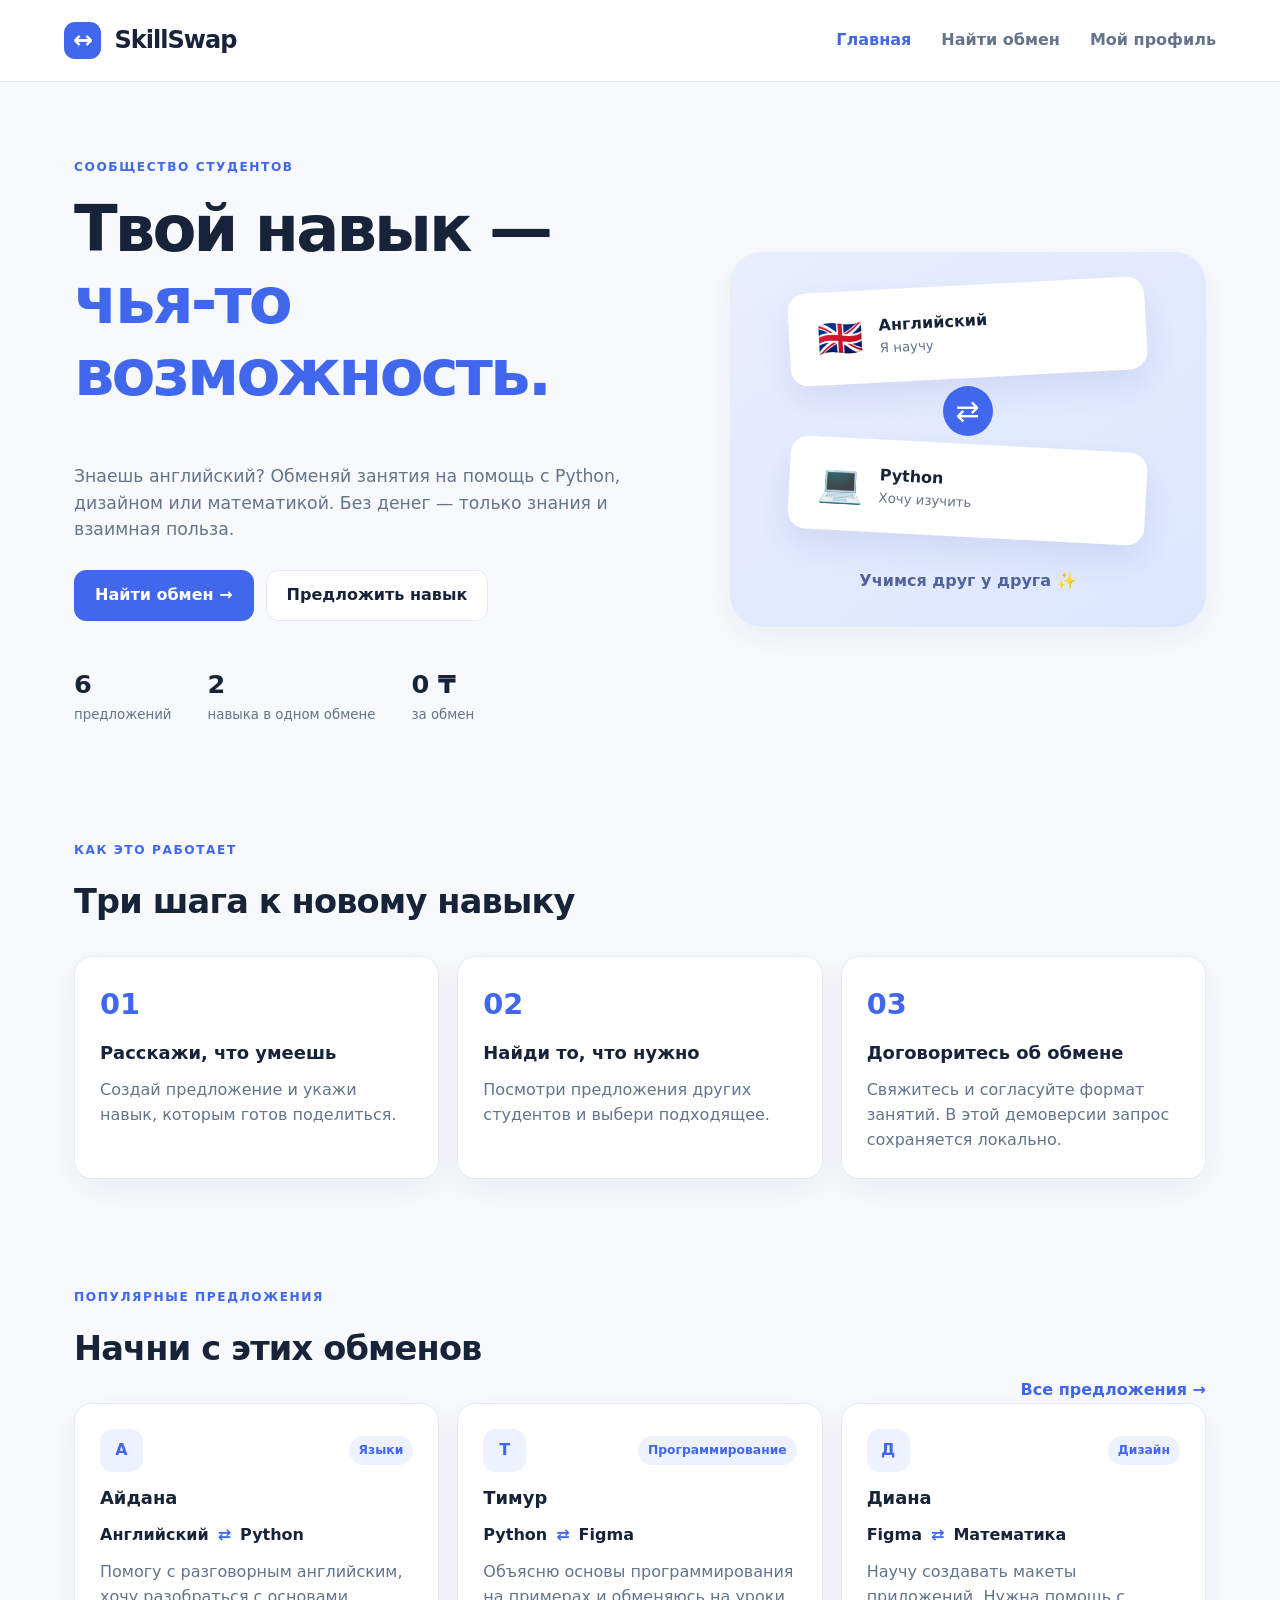
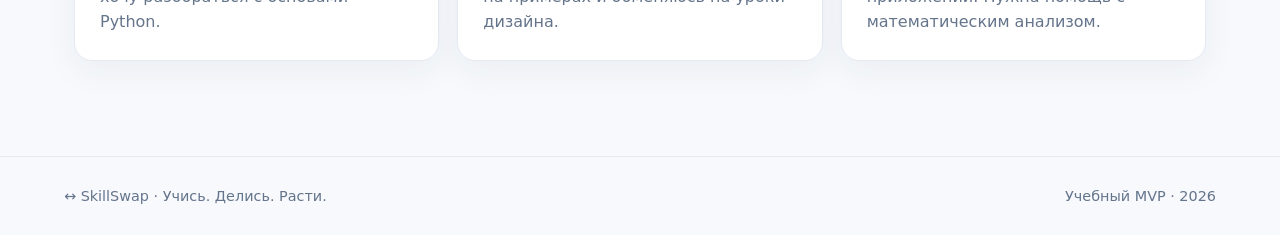
==== index.html @ 25985b14 "Move website files to repository root" ====
<!doctype html><html lang="ru"><head><meta charset="utf-8"><meta name="viewport" content="width=device-width, initial-scale=1"><meta name="description" content="SkillSwap — обмен навыками между студентами"><title>SkillSwap — Обмен навыками</title><link rel="stylesheet" href="css/style.css"></head><body><header class="topbar"><a class="brand" href="index.html" aria-label="SkillSwap, главная"><span class="brand-icon">↔</span> SkillSwap</a><nav id="nav" class="nav" aria-label="Основная навигация"><a href="index.html" aria-current="page">Главная</a><a href="offers.html">Найти обмен</a><a href="profile.html">Мой профиль</a></nav><button class="menu-toggle" id="menuToggle" aria-expanded="false" aria-controls="nav">☰ <span class="sr-only">Открыть меню</span></button></header><main><section class="hero"><div class="hero-copy"><span class="eyebrow">Сообщество студентов</span><h1>Твой навык — <span>чья-то возможность.</span></h1><p>Знаешь английский? Обменяй занятия на помощь с Python, дизайном или математикой. Без денег — только знания и взаимная польза.</p><div class="actions"><a class="btn primary" href="offers.html">Найти обмен →</a><a class="btn secondary" href="profile.html">Предложить навык</a></div><div class="hero-stats"><div><strong id="offerCount">0</strong><small>предложений</small></div><div><strong>2</strong><small>навыка в одном обмене</small></div><div><strong>0 ₸</strong><small>за обмен</small></div></div></div><div class="hero-art" aria-label="Пример обмена навыками"><div class="bubble b1"><span>🇬🇧</span><div><b>Английский</b><small>Я научу</small></div></div><div class="swap-circle">⇄</div><div class="bubble b2"><span>💻</span><div><b>Python</b><small>Хочу изучить</small></div></div><div class="art-note">Учимся друг у друга ✨</div></div></section><section class="section"><div class="section-head"><div><span class="eyebrow">Как это работает</span><h2>Три шага к новому навыку</h2></div></div><div class="steps"><article class="step"><span class="step-num">01</span><h3>Расскажи, что умеешь</h3><p>Создай предложение и укажи навык, которым готов поделиться.</p></article><article class="step"><span class="step-num">02</span><h3>Найди то, что нужно</h3><p>Посмотри предложения других студентов и выбери подходящее.</p></article><article class="step"><span class="step-num">03</span><h3>Договоритесь об обмене</h3><p>Свяжитесь и согласуйте формат занятий. В этой демоверсии запрос сохраняется локально.</p></article></div></section><section class="section featured"><div class="section-head"><div><span class="eyebrow">Популярные предложения</span><h2>Начни с этих обменов</h2></div><a href="offers.html" class="text-link">Все предложения →</a></div><div class="card-grid" id="featuredCards"></div></section></main><footer class="footer"><span>↔ SkillSwap · Учись. Делись. Расти.</span><span>Учебный MVP · 2026</span></footer><script src="js/app.js" defer></script></body></html>
---- css/style.css ----
:root{--bg:#f7f9fc;--surface:#fff;--text:#172338;--muted:#64748b;--primary:#4167ed;--primary-dark:#2e4fc9;--border:#e5eaf2;--soft:#eef2ff;--radius:18px;--shadow:0 10px 34px rgba(28,51,93,.06)}*{box-sizing:border-box}html{scroll-behavior:smooth}body{margin:0;font:16px/1.55 system-ui,-apple-system,'Segoe UI',sans-serif;color:var(--text);background:var(--bg)}a{color:inherit;text-decoration:none}button,input,select,textarea{font:inherit}button{cursor:pointer}h1,h2,h3,p{margin-top:0}h1{font-size:clamp(2.4rem,5vw,4.5rem);line-height:1.13;letter-spacing:-.045em}h2{font-size:clamp(1.5rem,3vw,2.1rem);letter-spacing:-.025em}h3{font-size:1.12rem}.topbar{height:82px;display:flex;align-items:center;justify-content:space-between;padding:0 max(5%,calc((100% - 1180px)/2));background:var(--surface);border-bottom:1px solid var(--border);gap:20px}.brand{font-size:1.5rem;font-weight:800;letter-spacing:-.04em;white-space:nowrap}.brand-icon{display:inline-grid;place-items:center;background:var(--primary);color:white;border-radius:11px;width:37px;height:37px;margin-right:6px}.nav{display:flex;gap:30px}.nav a{color:var(--muted);font-weight:600}.nav a:hover,.nav a[aria-current]{color:var(--primary)}.menu-toggle{display:none;background:transparent;border:0;font-size:1.7rem}.hero,.section,.page{max-width:1180px;margin:auto}.hero{min-height:570px;display:grid;grid-template-columns:1.12fr .88fr;align-items:center;gap:50px;padding:72px 24px}.hero h1 span{color:var(--primary)}.hero p,.page-title p{color:var(--muted);max-width:560px;font-size:1.08rem}.eyebrow{display:inline-block;color:var(--primary);font-weight:800;text-transform:uppercase;font-size:.76rem;letter-spacing:.13em;margin-bottom:16px}.actions{display:flex;gap:12px;flex-wrap:wrap;margin-top:27px}.btn{display:inline-flex;justify-content:center;align-items:center;gap:8px;border-radius:12px;padding:12px 20px;font-weight:700;border:1px solid var(--border);transition:transform .15s,background .15s}.btn:hover{transform:translateY(-2px)}.primary{background:var(--primary);color:white;border-color:var(--primary)}.primary:hover{background:var(--primary-dark)}.secondary{background:white;color:var(--text)}.hero-stats{display:flex;gap:36px;margin-top:44px}.hero-stats div{display:grid}.hero-stats strong{font-size:1.6rem}.hero-stats small{color:var(--muted)}.hero-art{background:linear-gradient(145deg,#e9edff,#dce7ff);border-radius:32px;min-height:375px;position:relative;display:flex;flex-direction:column;align-items:center;justify-content:center;gap:14px;box-shadow:var(--shadow)}.bubble{display:flex;gap:16px;align-items:center;background:white;border-radius:18px;padding:18px 28px;box-shadow:0 16px 30px #334b9c19;width:75%;transform:rotate(-3deg)}.bubble.b2{transform:rotate(3deg)}.bubble span{font-size:2.3rem}.bubble div{display:grid}.bubble small{color:var(--muted)}.swap-circle{display:grid;place-items:center;width:50px;height:50px;border-radius:50%;background:var(--primary);color:white;font-size:1.8rem;z-index:1;margin:-6px}.art-note{font-weight:700;color:#52639c;margin-top:18px}.section{padding:40px 24px 65px}.section-head{display:flex;justify-content:space-between;align-items:end;gap:20px}.text-link{color:var(--primary);font-weight:700}.steps,.card-grid{display:grid;grid-template-columns:repeat(3,minmax(0,1fr));gap:18px}.step,.card,.panel{background:var(--surface);border:1px solid var(--border);border-radius:var(--radius);padding:25px;box-shadow:var(--shadow)}.step-num{font-size:1.8rem;font-weight:800;color:var(--primary)}.step h3{margin:12px 0}.step p,.card p{color:var(--muted);margin-bottom:0}.featured{padding-bottom:95px}.card{display:flex;flex-direction:column;gap:12px}.card-top{display:flex;align-items:center;justify-content:space-between}.avatar{display:grid;place-items:center;width:43px;height:43px;background:var(--soft);color:var(--primary);font-weight:800;border-radius:13px}.tag,.badge{background:var(--soft);color:var(--primary);padding:5px 10px;border-radius:99px;font-size:.77rem;font-weight:800}.card h3{margin:0}.exchange{display:flex;gap:9px;align-items:center;flex-wrap:wrap;font-weight:700}.exchange .arrow{color:var(--primary)}.card .btn{margin-top:auto}.footer{display:flex;justify-content:space-between;gap:20px;padding:28px max(5%,calc((100% - 1180px)/2));border-top:1px solid var(--border);color:var(--muted);font-size:.9rem}.page{padding:58px 24px 100px;min-height:calc(100vh - 165px)}.page-title{display:flex;align-items:center;justify-content:space-between;gap:20px;margin-bottom:30px}.page-title h1{font-size:clamp(2rem,4vw,3.2rem);margin-bottom:12px}.filters{display:grid;grid-template-columns:2fr 1fr auto;gap:10px;align-items:end;background:white;padding:20px;border-radius:var(--radius);border:1px solid var(--border);margin-bottom:18px}.filters label{grid-row:1;font-size:.83rem;font-weight:700}.filters input,.filters select{grid-row:2}.filters label:nth-of-type(2){grid-column:2}.filters .btn{grid-row:2;grid-column:3}input,select,textarea{width:100%;border:1px solid #d7deea;border-radius:11px;background:#fff;color:var(--text);padding:12px 13px;outline:none}input:focus,select:focus,textarea:focus{border-color:var(--primary);box-shadow:0 0 0 3px #4167ed1c}label{font-weight:700;font-size:.9rem}.results,.hint{color:var(--muted);font-size:.9rem}.empty{padding:40px;text-align:center;color:var(--muted)}.hidden{display:none!important}.profile-layout{display:grid;grid-template-columns:minmax(0,1fr) minmax(0,1fr);gap:22px}.panel h2{font-size:1.4rem}.panel form{display:grid;gap:10px}.panel form label:not(:first-child){margin-top:7px}.full{width:100%;margin-top:12px}.profile-side{display:grid;align-content:start;gap:20px}.stack{display:grid;gap:12px}.mini{padding:15px;border:1px solid var(--border);border-radius:12px}.mini p{color:var(--muted);margin:5px 0}.mini button{border:0;background:#fff0f0;color:#bb3344;border-radius:8px;padding:6px 10px;font-weight:700}.dialog{width:min(92vw,490px);border:0;border-radius:20px;padding:30px;box-shadow:0 24px 100px #15203955}.dialog::backdrop{background:#13203c99}.dialog form{display:grid;gap:12px}.dialog .actions{margin-top:4px}.close{justify-self:end;border:0;background:transparent;font-size:2rem;line-height:1}.error{color:#c12941;font-size:.88rem;min-height:1.2em}.sr-only{position:absolute;width:1px;height:1px;padding:0;margin:-1px;overflow:hidden;clip:rect(0,0,0,0);white-space:nowrap;border:0}@media(max-width:850px){.hero{grid-template-columns:1fr;padding-top:50px}.hero-art{min-height:310px}.steps,.card-grid{grid-template-columns:repeat(2,minmax(0,1fr))}.profile-layout{grid-template-columns:1fr}}@media(max-width:620px){.topbar{height:70px;padding:0 20px;position:relative}.menu-toggle{display:block}.nav{display:none;position:absolute;top:70px;left:0;right:0;background:white;padding:18px 22px;flex-direction:column;gap:18px;box-shadow:var(--shadow);z-index:5}.nav.open{display:flex}.hero{padding:48px 20px}.hero h1{font-size:2.65rem}.hero-stats{gap:22px}.hero-art{min-height:300px}.section{padding:32px 20px}.steps,.card-grid{grid-template-columns:1fr}.section-head,.page-title{align-items:start;flex-direction:column}.page{padding:35px 20px 65px}.filters{grid-template-columns:1fr}.filters label,.filters input,.filters select,.filters .btn,.filters label:nth-of-type(2){grid-column:1;grid-row:auto}.footer{padding:25px 20px;flex-direction:column}.bubble{width:85%}}
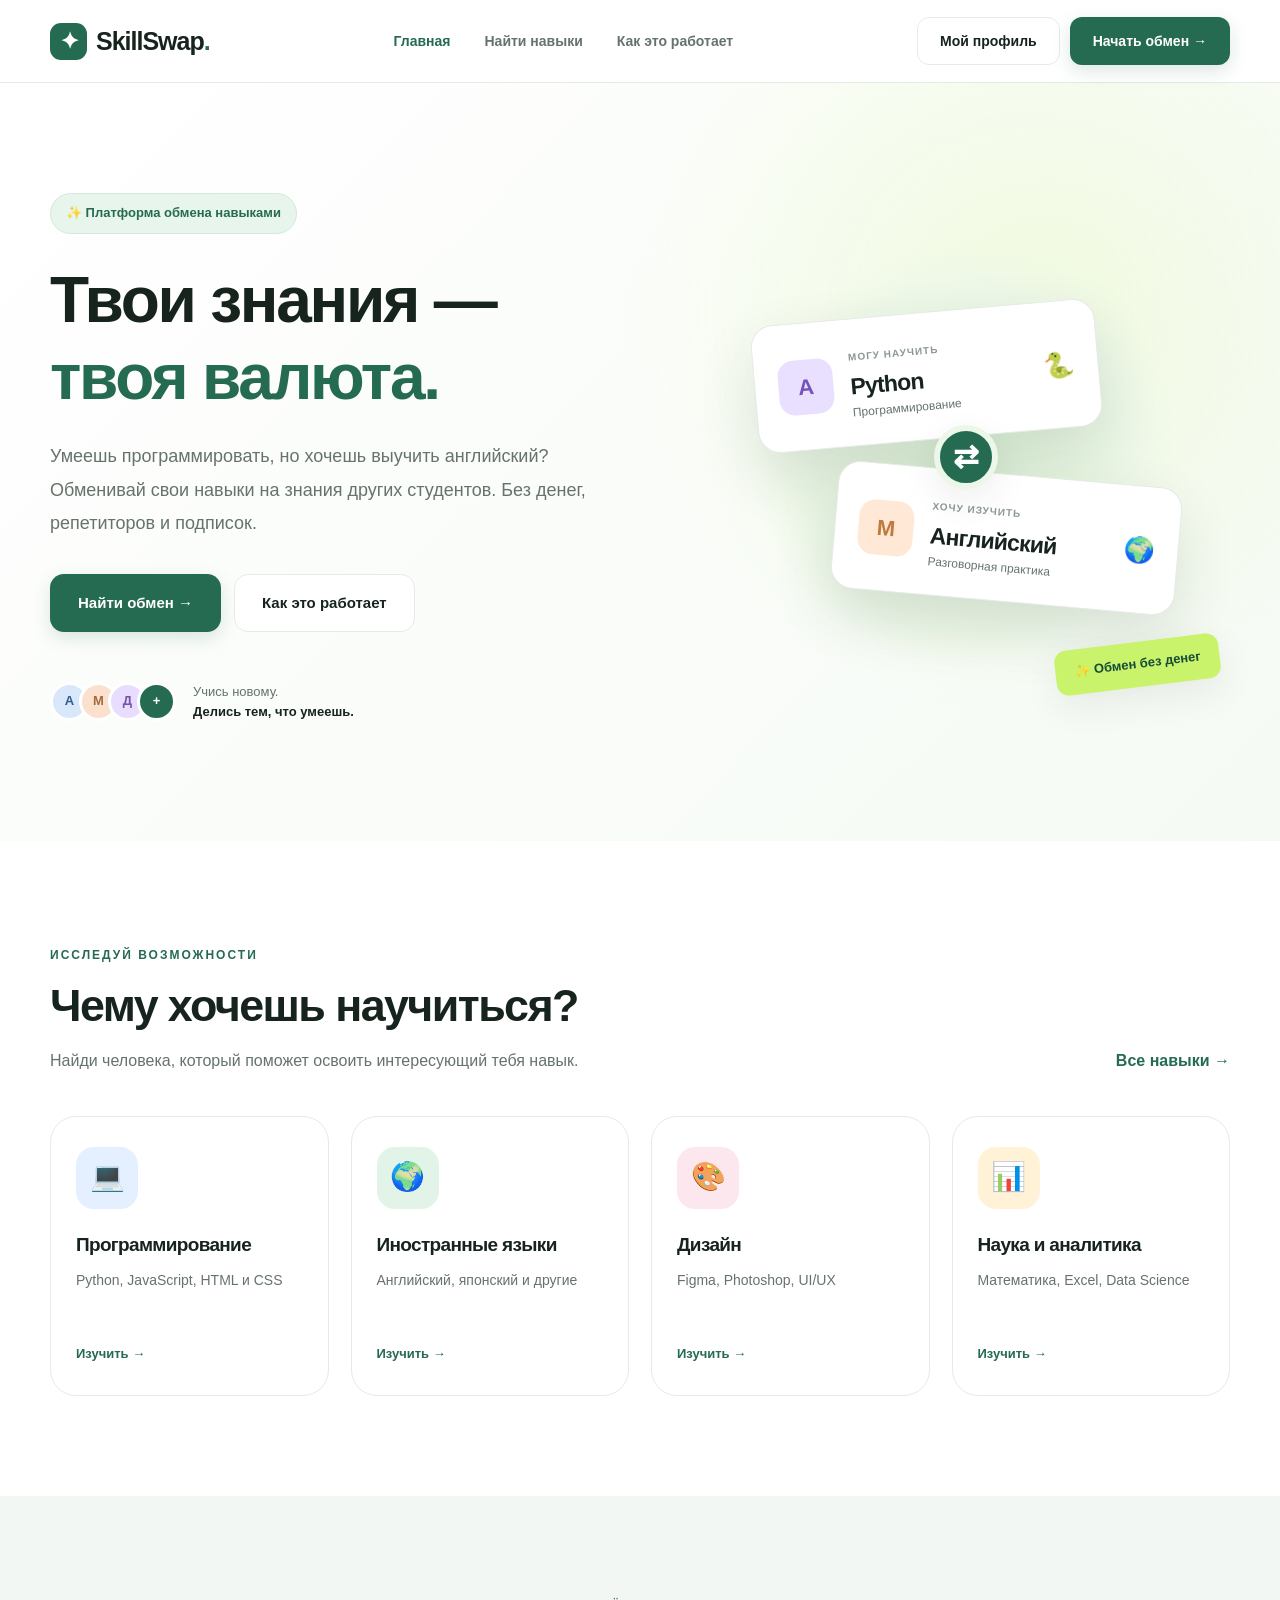
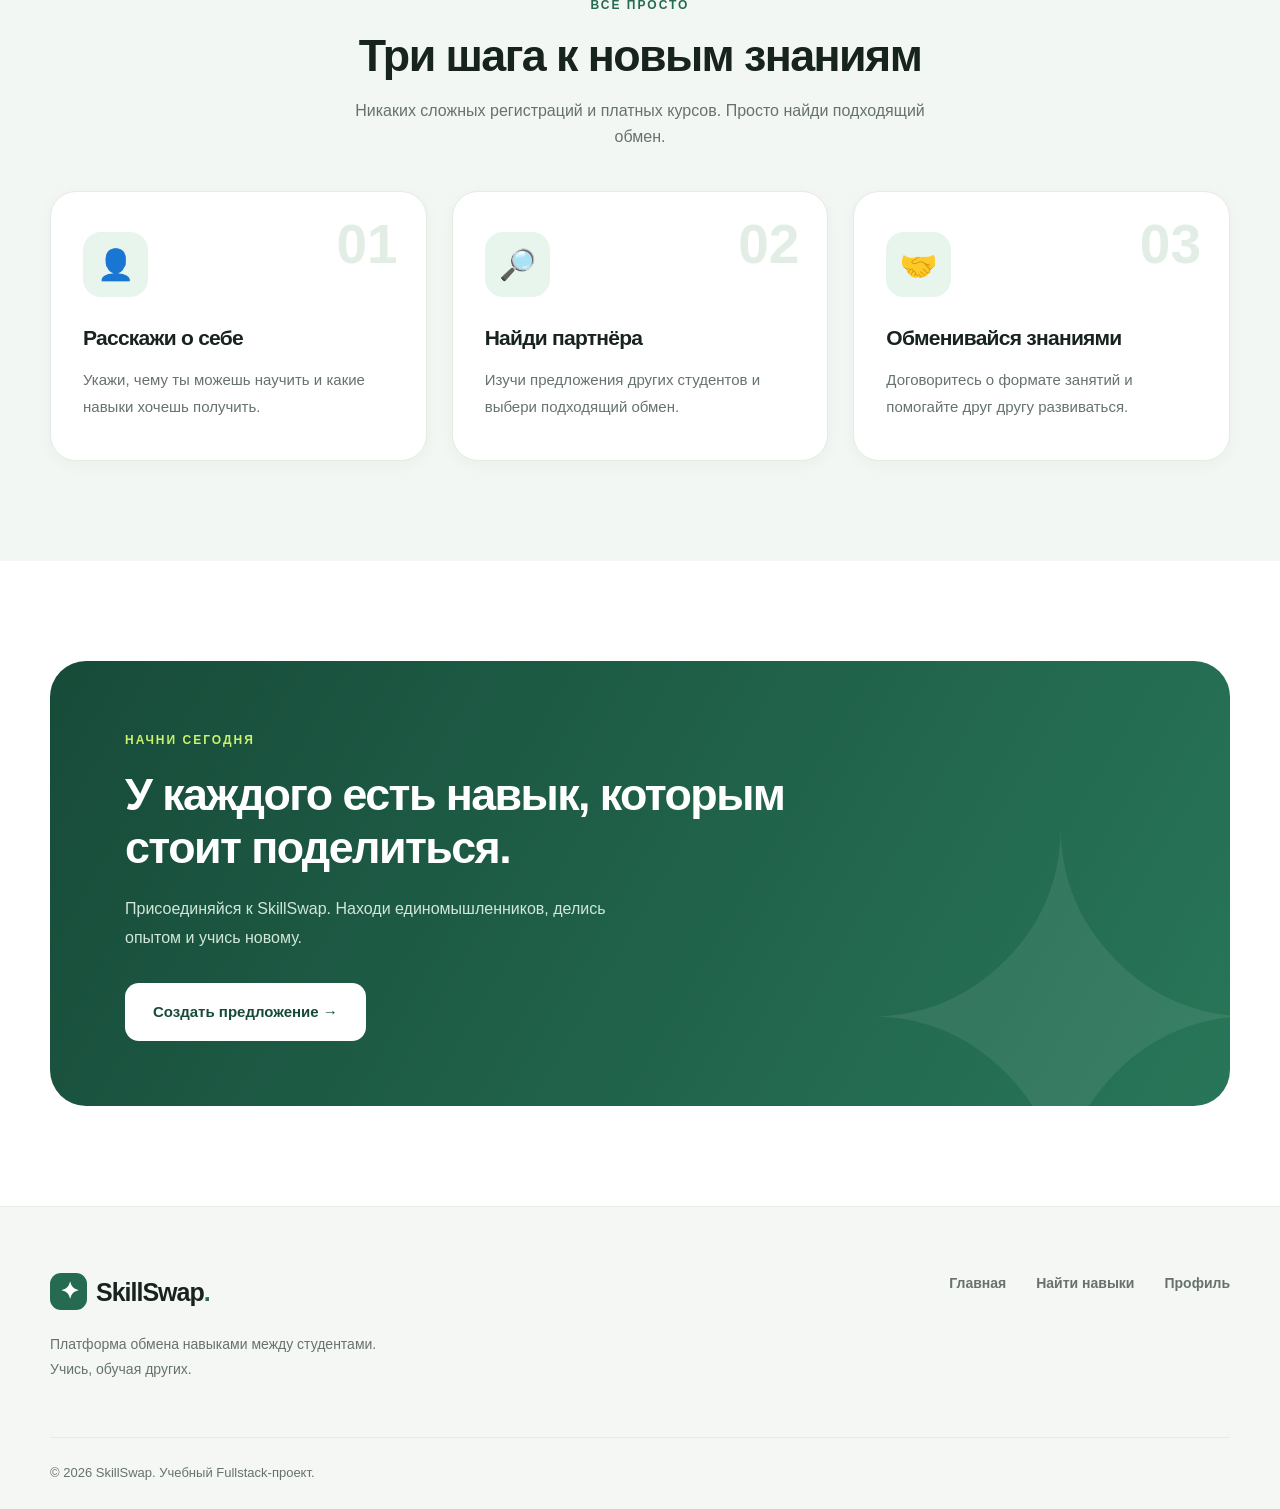
==== commit 8a1ffd30: "Redesign Skillswap website" ====
--- a/index.html
+++ b/index.html
@@ -1 +1,416 @@
-<!doctype html><html lang="ru"><head><meta charset="utf-8"><meta name="viewport" content="width=device-width, initial-scale=1"><meta name="description" content="SkillSwap — обмен навыками между студентами"><title>SkillSwap — Обмен навыками</title><link rel="stylesheet" href="css/style.css"></head><body><header class="topbar"><a class="brand" href="index.html" aria-label="SkillSwap, главная"><span class="brand-icon">↔</span> SkillSwap</a><nav id="nav" class="nav" aria-label="Основная навигация"><a href="index.html" aria-current="page">Главная</a><a href="offers.html">Найти обмен</a><a href="profile.html">Мой профиль</a></nav><button class="menu-toggle" id="menuToggle" aria-expanded="false" aria-controls="nav">☰ <span class="sr-only">Открыть меню</span></button></header><main><section class="hero"><div class="hero-copy"><span class="eyebrow">Сообщество студентов</span><h1>Твой навык — <span>чья-то возможность.</span></h1><p>Знаешь английский? Обменяй занятия на помощь с Python, дизайном или математикой. Без денег — только знания и взаимная польза.</p><div class="actions"><a class="btn primary" href="offers.html">Найти обмен →</a><a class="btn secondary" href="profile.html">Предложить навык</a></div><div class="hero-stats"><div><strong id="offerCount">0</strong><small>предложений</small></div><div><strong>2</strong><small>навыка в одном обмене</small></div><div><strong>0 ₸</strong><small>за обмен</small></div></div></div><div class="hero-art" aria-label="Пример обмена навыками"><div class="bubble b1"><span>🇬🇧</span><div><b>Английский</b><small>Я научу</small></div></div><div class="swap-circle">⇄</div><div class="bubble b2"><span>💻</span><div><b>Python</b><small>Хочу изучить</small></div></div><div class="art-note">Учимся друг у друга ✨</div></div></section><section class="section"><div class="section-head"><div><span class="eyebrow">Как это работает</span><h2>Три шага к новому навыку</h2></div></div><div class="steps"><article class="step"><span class="step-num">01</span><h3>Расскажи, что умеешь</h3><p>Создай предложение и укажи навык, которым готов поделиться.</p></article><article class="step"><span class="step-num">02</span><h3>Найди то, что нужно</h3><p>Посмотри предложения других студентов и выбери подходящее.</p></article><article class="step"><span class="step-num">03</span><h3>Договоритесь об обмене</h3><p>Свяжитесь и согласуйте формат занятий. В этой демоверсии запрос сохраняется локально.</p></article></div></section><section class="section featured"><div class="section-head"><div><span class="eyebrow">Популярные предложения</span><h2>Начни с этих обменов</h2></div><a href="offers.html" class="text-link">Все предложения →</a></div><div class="card-grid" id="featuredCards"></div></section></main><footer class="footer"><span>↔ SkillSwap · Учись. Делись. Расти.</span><span>Учебный MVP · 2026</span></footer><script src="js/app.js" defer></script></body></html>
+<!DOCTYPE html>
+<html lang="ru">
+<head>
+    <meta charset="UTF-8">
+    <meta name="viewport" content="width=device-width, initial-scale=1.0">
+
+    <title>SkillSwap — Обменивайся знаниями</title>
+
+    <link rel="stylesheet" href="css/style.css">
+</head>
+
+<body>
+
+    <!-- НАВИГАЦИЯ -->
+    <header class="header">
+        <div class="container nav">
+
+            <a href="index.html" class="logo">
+                <span class="logo-icon">✦</span>
+                SkillSwap<span class="logo-dot">.</span>
+            </a>
+
+            <nav class="nav-links" id="navLinks">
+                <a href="index.html" class="active">Главная</a>
+                <a href="offers.html">Найти навыки</a>
+                <a href="#how-it-works">Как это работает</a>
+            </nav>
+
+            <div class="nav-actions">
+                <a href="profile.html" class="btn btn-outline">
+                    Мой профиль
+                </a>
+
+                <a href="offers.html" class="btn btn-primary">
+                    Начать обмен →
+                </a>
+            </div>
+
+            <button class="menu-toggle" id="menuToggle"
+                    aria-label="Открыть меню"
+                    aria-expanded="false">
+                ☰
+            </button>
+
+        </div>
+    </header>
+
+
+    <main>
+
+        <!-- ГЛАВНЫЙ ЭКРАН -->
+        <section class="hero">
+
+            <div class="container hero-grid">
+
+                <div class="hero-content">
+
+                    <div class="hero-badge">
+                        ✨ Платформа обмена навыками
+                    </div>
+
+                    <h1>
+                        Твои знания —
+                        <span>твоя валюта.</span>
+                    </h1>
+
+                    <p class="hero-description">
+                        Умеешь программировать, но хочешь выучить английский?
+                        Обменивай свои навыки на знания других студентов.
+                        Без денег, репетиторов и подписок.
+                    </p>
+
+                    <div class="hero-buttons">
+
+                        <a href="offers.html" class="btn btn-primary btn-large">
+                            Найти обмен →
+                        </a>
+
+                        <a href="#how-it-works"
+                           class="btn btn-light btn-large">
+                            Как это работает
+                        </a>
+
+                    </div>
+
+                    <div class="hero-trust">
+
+                        <div class="avatar-stack">
+                            <span>А</span>
+                            <span>М</span>
+                            <span>Д</span>
+                            <span>+</span>
+                        </div>
+
+                        <p>
+                            Учись новому.<br>
+                            <strong>Делись тем, что умеешь.</strong>
+                        </p>
+
+                    </div>
+
+                </div>
+
+
+                <!-- ВИЗУАЛЬНЫЙ БЛОК -->
+                <div class="hero-visual">
+
+                    <div class="visual-background"></div>
+
+                    <div class="skill-card skill-card-one">
+
+                        <div class="skill-avatar purple">
+                            А
+                        </div>
+
+                        <div class="skill-info">
+                            <span class="skill-label">МОГУ НАУЧИТЬ</span>
+                            <h3>Python</h3>
+                            <p>Программирование</p>
+                        </div>
+
+                        <div class="skill-icon">🐍</div>
+
+                    </div>
+
+
+                    <div class="exchange-icon">
+                        ⇄
+                    </div>
+
+
+                    <div class="skill-card skill-card-two">
+
+                        <div class="skill-avatar orange">
+                            М
+                        </div>
+
+                        <div class="skill-info">
+                            <span class="skill-label">ХОЧУ ИЗУЧИТЬ</span>
+                            <h3>Английский</h3>
+                            <p>Разговорная практика</p>
+                        </div>
+
+                        <div class="skill-icon">🌍</div>
+
+                    </div>
+
+
+                    <div class="floating-badge">
+                        ✨ Обмен без денег
+                    </div>
+
+                </div>
+
+            </div>
+
+        </section>
+
+
+        <!-- КАТЕГОРИИ -->
+        <section class="categories section">
+
+            <div class="container">
+
+                <div class="section-heading">
+
+                    <div>
+                        <span class="section-label">
+                            ИССЛЕДУЙ ВОЗМОЖНОСТИ
+                        </span>
+
+                        <h2>Чему хочешь научиться?</h2>
+
+                        <p>
+                            Найди человека, который поможет освоить
+                            интересующий тебя навык.
+                        </p>
+                    </div>
+
+                    <a href="offers.html" class="section-link">
+                        Все навыки →
+                    </a>
+
+                </div>
+
+
+                <div class="category-grid">
+
+                    <a href="offers.html" class="category-card">
+
+                        <div class="category-icon category-blue">
+                            💻
+                        </div>
+
+                        <h3>Программирование</h3>
+
+                        <p>Python, JavaScript, HTML и CSS</p>
+
+                        <span>Изучить →</span>
+
+                    </a>
+
+
+                    <a href="offers.html" class="category-card">
+
+                        <div class="category-icon category-green">
+                            🌍
+                        </div>
+
+                        <h3>Иностранные языки</h3>
+
+                        <p>Английский, японский и другие</p>
+
+                        <span>Изучить →</span>
+
+                    </a>
+
+
+                    <a href="offers.html" class="category-card">
+
+                        <div class="category-icon category-pink">
+                            🎨
+                        </div>
+
+                        <h3>Дизайн</h3>
+
+                        <p>Figma, Photoshop, UI/UX</p>
+
+                        <span>Изучить →</span>
+
+                    </a>
+
+
+                    <a href="offers.html" class="category-card">
+
+                        <div class="category-icon category-yellow">
+                            📊
+                        </div>
+
+                        <h3>Наука и аналитика</h3>
+
+                        <p>Математика, Excel, Data Science</p>
+
+                        <span>Изучить →</span>
+
+                    </a>
+
+                </div>
+
+            </div>
+
+        </section>
+
+
+        <!-- КАК ЭТО РАБОТАЕТ -->
+        <section class="how-section section" id="how-it-works">
+
+            <div class="container">
+
+                <div class="section-heading centered">
+
+                    <span class="section-label">
+                        ВСЁ ПРОСТО
+                    </span>
+
+                    <h2>Три шага к новым знаниям</h2>
+
+                    <p>
+                        Никаких сложных регистраций и платных курсов.
+                        Просто найди подходящий обмен.
+                    </p>
+
+                </div>
+
+
+                <div class="steps-grid">
+
+                    <div class="step-card">
+
+                        <div class="step-number">01</div>
+
+                        <div class="step-icon">👤</div>
+
+                        <h3>Расскажи о себе</h3>
+
+                        <p>
+                            Укажи, чему ты можешь научить
+                            и какие навыки хочешь получить.
+                        </p>
+
+                    </div>
+
+
+                    <div class="step-card">
+
+                        <div class="step-number">02</div>
+
+                        <div class="step-icon">🔎</div>
+
+                        <h3>Найди партнёра</h3>
+
+                        <p>
+                            Изучи предложения других студентов
+                            и выбери подходящий обмен.
+                        </p>
+
+                    </div>
+
+
+                    <div class="step-card">
+
+                        <div class="step-number">03</div>
+
+                        <div class="step-icon">🤝</div>
+
+                        <h3>Обменивайся знаниями</h3>
+
+                        <p>
+                            Договоритесь о формате занятий
+                            и помогайте друг другу развиваться.
+                        </p>
+
+                    </div>
+
+                </div>
+
+            </div>
+
+        </section>
+
+
+        <!-- ПРИЗЫВ К ДЕЙСТВИЮ -->
+        <section class="cta-section">
+
+            <div class="container">
+
+                <div class="cta-box">
+
+                    <div class="cta-content">
+
+                        <span class="cta-label">
+                            НАЧНИ СЕГОДНЯ
+                        </span>
+
+                        <h2>
+                            У каждого есть навык,
+                            которым стоит поделиться.
+                        </h2>
+
+                        <p>
+                            Присоединяйся к SkillSwap.
+                            Находи единомышленников,
+                            делись опытом и учись новому.
+                        </p>
+
+                        <a href="profile.html"
+                           class="btn btn-white btn-large">
+                            Создать предложение →
+                        </a>
+
+                    </div>
+
+                    <div class="cta-decoration">
+                        ✦
+                    </div>
+
+                </div>
+
+            </div>
+
+        </section>
+
+    </main>
+
+
+    <!-- ПОДВАЛ -->
+    <footer class="footer">
+
+        <div class="container footer-content">
+
+            <div class="footer-brand">
+
+                <a href="index.html" class="logo">
+                    <span class="logo-icon">✦</span>
+                    SkillSwap<span class="logo-dot">.</span>
+                </a>
+
+                <p>
+                    Платформа обмена навыками между студентами.
+                    Учись, обучая других.
+                </p>
+
+            </div>
+
+
+            <div class="footer-links">
+
+                <a href="index.html">Главная</a>
+                <a href="offers.html">Найти навыки</a>
+                <a href="profile.html">Профиль</a>
+
+            </div>
+
+        </div>
+
+        <div class="container footer-bottom">
+            <p>© 2026 SkillSwap. Учебный Fullstack-проект.</p>
+        </div>
+
+    </footer>
+
+
+    <script src="js/app.js"></script>
+
+</body>
+</html>
--- a/css/style.css
+++ b/css/style.css
@@ -1 +1,2206 @@
-:root{--bg:#f7f9fc;--surface:#fff;--text:#172338;--muted:#64748b;--primary:#4167ed;--primary-dark:#2e4fc9;--border:#e5eaf2;--soft:#eef2ff;--radius:18px;--shadow:0 10px 34px rgba(28,51,93,.06)}*{box-sizing:border-box}html{scroll-behavior:smooth}body{margin:0;font:16px/1.55 system-ui,-apple-system,'Segoe UI',sans-serif;color:var(--text);background:var(--bg)}a{color:inherit;text-decoration:none}button,input,select,textarea{font:inherit}button{cursor:pointer}h1,h2,h3,p{margin-top:0}h1{font-size:clamp(2.4rem,5vw,4.5rem);line-height:1.13;letter-spacing:-.045em}h2{font-size:clamp(1.5rem,3vw,2.1rem);letter-spacing:-.025em}h3{font-size:1.12rem}.topbar{height:82px;display:flex;align-items:center;justify-content:space-between;padding:0 max(5%,calc((100% - 1180px)/2));background:var(--surface);border-bottom:1px solid var(--border);gap:20px}.brand{font-size:1.5rem;font-weight:800;letter-spacing:-.04em;white-space:nowrap}.brand-icon{display:inline-grid;place-items:center;background:var(--primary);color:white;border-radius:11px;width:37px;height:37px;margin-right:6px}.nav{display:flex;gap:30px}.nav a{color:var(--muted);font-weight:600}.nav a:hover,.nav a[aria-current]{color:var(--primary)}.menu-toggle{display:none;background:transparent;border:0;font-size:1.7rem}.hero,.section,.page{max-width:1180px;margin:auto}.hero{min-height:570px;display:grid;grid-template-columns:1.12fr .88fr;align-items:center;gap:50px;padding:72px 24px}.hero h1 span{color:var(--primary)}.hero p,.page-title p{color:var(--muted);max-width:560px;font-size:1.08rem}.eyebrow{display:inline-block;color:var(--primary);font-weight:800;text-transform:uppercase;font-size:.76rem;letter-spacing:.13em;margin-bottom:16px}.actions{display:flex;gap:12px;flex-wrap:wrap;margin-top:27px}.btn{display:inline-flex;justify-content:center;align-items:center;gap:8px;border-radius:12px;padding:12px 20px;font-weight:700;border:1px solid var(--border);transition:transform .15s,background .15s}.btn:hover{transform:translateY(-2px)}.primary{background:var(--primary);color:white;border-color:var(--primary)}.primary:hover{background:var(--primary-dark)}.secondary{background:white;color:var(--text)}.hero-stats{display:flex;gap:36px;margin-top:44px}.hero-stats div{display:grid}.hero-stats strong{font-size:1.6rem}.hero-stats small{color:var(--muted)}.hero-art{background:linear-gradient(145deg,#e9edff,#dce7ff);border-radius:32px;min-height:375px;position:relative;display:flex;flex-direction:column;align-items:center;justify-content:center;gap:14px;box-shadow:var(--shadow)}.bubble{display:flex;gap:16px;align-items:center;background:white;border-radius:18px;padding:18px 28px;box-shadow:0 16px 30px #334b9c19;width:75%;transform:rotate(-3deg)}.bubble.b2{transform:rotate(3deg)}.bubble span{font-size:2.3rem}.bubble div{display:grid}.bubble small{color:var(--muted)}.swap-circle{display:grid;place-items:center;width:50px;height:50px;border-radius:50%;background:var(--primary);color:white;font-size:1.8rem;z-index:1;margin:-6px}.art-note{font-weight:700;color:#52639c;margin-top:18px}.section{padding:40px 24px 65px}.section-head{display:flex;justify-content:space-between;align-items:end;gap:20px}.text-link{color:var(--primary);font-weight:700}.steps,.card-grid{display:grid;grid-template-columns:repeat(3,minmax(0,1fr));gap:18px}.step,.card,.panel{background:var(--surface);border:1px solid var(--border);border-radius:var(--radius);padding:25px;box-shadow:var(--shadow)}.step-num{font-size:1.8rem;font-weight:800;color:var(--primary)}.step h3{margin:12px 0}.step p,.card p{color:var(--muted);margin-bottom:0}.featured{padding-bottom:95px}.card{display:flex;flex-direction:column;gap:12px}.card-top{display:flex;align-items:center;justify-content:space-between}.avatar{display:grid;place-items:center;width:43px;height:43px;background:var(--soft);color:var(--primary);font-weight:800;border-radius:13px}.tag,.badge{background:var(--soft);color:var(--primary);padding:5px 10px;border-radius:99px;font-size:.77rem;font-weight:800}.card h3{margin:0}.exchange{display:flex;gap:9px;align-items:center;flex-wrap:wrap;font-weight:700}.exchange .arrow{color:var(--primary)}.card .btn{margin-top:auto}.footer{display:flex;justify-content:space-between;gap:20px;padding:28px max(5%,calc((100% - 1180px)/2));border-top:1px solid var(--border);color:var(--muted);font-size:.9rem}.page{padding:58px 24px 100px;min-height:calc(100vh - 165px)}.page-title{display:flex;align-items:center;justify-content:space-between;gap:20px;margin-bottom:30px}.page-title h1{font-size:clamp(2rem,4vw,3.2rem);margin-bottom:12px}.filters{display:grid;grid-template-columns:2fr 1fr auto;gap:10px;align-items:end;background:white;padding:20px;border-radius:var(--radius);border:1px solid var(--border);margin-bottom:18px}.filters label{grid-row:1;font-size:.83rem;font-weight:700}.filters input,.filters select{grid-row:2}.filters label:nth-of-type(2){grid-column:2}.filters .btn{grid-row:2;grid-column:3}input,select,textarea{width:100%;border:1px solid #d7deea;border-radius:11px;background:#fff;color:var(--text);padding:12px 13px;outline:none}input:focus,select:focus,textarea:focus{border-color:var(--primary);box-shadow:0 0 0 3px #4167ed1c}label{font-weight:700;font-size:.9rem}.results,.hint{color:var(--muted);font-size:.9rem}.empty{padding:40px;text-align:center;color:var(--muted)}.hidden{display:none!important}.profile-layout{display:grid;grid-template-columns:minmax(0,1fr) minmax(0,1fr);gap:22px}.panel h2{font-size:1.4rem}.panel form{display:grid;gap:10px}.panel form label:not(:first-child){margin-top:7px}.full{width:100%;margin-top:12px}.profile-side{display:grid;align-content:start;gap:20px}.stack{display:grid;gap:12px}.mini{padding:15px;border:1px solid var(--border);border-radius:12px}.mini p{color:var(--muted);margin:5px 0}.mini button{border:0;background:#fff0f0;color:#bb3344;border-radius:8px;padding:6px 10px;font-weight:700}.dialog{width:min(92vw,490px);border:0;border-radius:20px;padding:30px;box-shadow:0 24px 100px #15203955}.dialog::backdrop{background:#13203c99}.dialog form{display:grid;gap:12px}.dialog .actions{margin-top:4px}.close{justify-self:end;border:0;background:transparent;font-size:2rem;line-height:1}.error{color:#c12941;font-size:.88rem;min-height:1.2em}.sr-only{position:absolute;width:1px;height:1px;padding:0;margin:-1px;overflow:hidden;clip:rect(0,0,0,0);white-space:nowrap;border:0}@media(max-width:850px){.hero{grid-template-columns:1fr;padding-top:50px}.hero-art{min-height:310px}.steps,.card-grid{grid-template-columns:repeat(2,minmax(0,1fr))}.profile-layout{grid-template-columns:1fr}}@media(max-width:620px){.topbar{height:70px;padding:0 20px;position:relative}.menu-toggle{display:block}.nav{display:none;position:absolute;top:70px;left:0;right:0;background:white;padding:18px 22px;flex-direction:column;gap:18px;box-shadow:var(--shadow);z-index:5}.nav.open{display:flex}.hero{padding:48px 20px}.hero h1{font-size:2.65rem}.hero-stats{gap:22px}.hero-art{min-height:300px}.section{padding:32px 20px}.steps,.card-grid{grid-template-columns:1fr}.section-head,.page-title{align-items:start;flex-direction:column}.page{padding:35px 20px 65px}.filters{grid-template-columns:1fr}.filters label,.filters input,.filters select,.filters .btn,.filters label:nth-of-type(2){grid-column:1;grid-row:auto}.footer{padding:25px 20px;flex-direction:column}.bubble{width:85%}}
+/* ========================================
+   SKILLSWAP — DESIGN SYSTEM
+======================================== */
+
+:root {
+    --primary: #256b52;
+    --primary-dark: #174b39;
+    --primary-light: #e8f5ed;
+
+    --accent: #c8f36b;
+    --accent-dark: #a9db43;
+
+    --background: #fafbf9;
+    --surface: #ffffff;
+    --surface-soft: #f3f7f3;
+
+    --text: #17231d;
+    --text-secondary: #66736c;
+    --text-muted: #8c9890;
+
+    --border: #e5ebe5;
+
+    --shadow-sm: 0 4px 16px rgba(20, 50, 30, 0.04);
+    --shadow-md: 0 12px 35px rgba(20, 50, 30, 0.08);
+    --shadow-lg: 0 25px 60px rgba(20, 50, 30, 0.12);
+
+    --radius-sm: 12px;
+    --radius-md: 18px;
+    --radius-lg: 26px;
+    --radius-xl: 36px;
+
+    --container: 1180px;
+
+    --transition: 0.25s ease;
+}
+
+
+/* ========================================
+   RESET
+======================================== */
+
+* {
+    margin: 0;
+    padding: 0;
+    box-sizing: border-box;
+}
+
+html {
+    scroll-behavior: smooth;
+}
+
+body {
+    font-family: "Segoe UI", Arial, sans-serif;
+    background: var(--background);
+    color: var(--text);
+    line-height: 1.6;
+    -webkit-font-smoothing: antialiased;
+}
+
+a {
+    text-decoration: none;
+    color: inherit;
+}
+
+button,
+input,
+textarea,
+select {
+    font: inherit;
+}
+
+button {
+    cursor: pointer;
+}
+
+img {
+    max-width: 100%;
+    display: block;
+}
+
+.container {
+    width: min(100% - 40px, var(--container));
+    margin: 0 auto;
+}
+
+.section {
+    padding: 100px 0;
+}
+
+
+/* ========================================
+   TYPOGRAPHY
+======================================== */
+
+h1,
+h2,
+h3 {
+    line-height: 1.2;
+    letter-spacing: -0.035em;
+}
+
+h1 {
+    font-size: clamp(44px, 5vw, 76px);
+    font-weight: 800;
+}
+
+h2 {
+    font-size: clamp(30px, 3.5vw, 46px);
+    font-weight: 750;
+}
+
+h3 {
+    font-size: 21px;
+    font-weight: 700;
+}
+
+p {
+    color: var(--text-secondary);
+}
+
+.section-label {
+    display: inline-block;
+    margin-bottom: 14px;
+    color: var(--primary);
+    font-size: 12px;
+    font-weight: 800;
+    letter-spacing: 2px;
+}
+
+.section-heading {
+    display: flex;
+    justify-content: space-between;
+    align-items: flex-end;
+    gap: 30px;
+    margin-bottom: 42px;
+}
+
+.section-heading p {
+    max-width: 570px;
+    margin-top: 15px;
+    font-size: 16px;
+}
+
+.section-heading.centered {
+    display: flex;
+    flex-direction: column;
+    align-items: center;
+    text-align: center;
+    gap: 0;
+}
+
+.section-link {
+    color: var(--primary);
+    font-weight: 700;
+    white-space: nowrap;
+    transition: var(--transition);
+}
+
+.section-link:hover {
+    color: var(--primary-dark);
+}
+
+
+/* ========================================
+   BUTTONS
+======================================== */
+
+.btn {
+    display: inline-flex;
+    align-items: center;
+    justify-content: center;
+    gap: 10px;
+
+    padding: 12px 22px;
+
+    border: 1px solid transparent;
+    border-radius: 12px;
+
+    font-size: 14px;
+    font-weight: 700;
+
+    transition:
+        background var(--transition),
+        color var(--transition),
+        transform var(--transition),
+        box-shadow var(--transition);
+}
+
+.btn:hover {
+    transform: translateY(-2px);
+}
+
+.btn-primary {
+    background: var(--primary);
+    color: white;
+    box-shadow: 0 6px 18px rgba(37, 107, 82, 0.16);
+}
+
+.btn-primary:hover {
+    background: var(--primary-dark);
+    box-shadow: 0 10px 25px rgba(37, 107, 82, 0.24);
+}
+
+.btn-outline {
+    background: transparent;
+    border-color: var(--border);
+    color: var(--text);
+}
+
+.btn-outline:hover {
+    background: var(--surface-soft);
+}
+
+.btn-light {
+    background: white;
+    border-color: var(--border);
+    color: var(--text);
+}
+
+.btn-light:hover {
+    background: var(--surface-soft);
+}
+
+.btn-white {
+    background: white;
+    color: var(--primary-dark);
+}
+
+.btn-white:hover {
+    background: var(--accent);
+}
+
+.btn-large {
+    padding: 16px 27px;
+    border-radius: 14px;
+    font-size: 15px;
+}
+
+
+/* ========================================
+   HEADER
+======================================== */
+
+.header {
+    position: sticky;
+    top: 0;
+    z-index: 1000;
+
+    background: rgba(255, 255, 255, 0.94);
+    backdrop-filter: blur(16px);
+
+    border-bottom: 1px solid var(--border);
+}
+
+.nav {
+    min-height: 82px;
+
+    display: flex;
+    align-items: center;
+    justify-content: space-between;
+
+    gap: 30px;
+}
+
+.logo {
+    display: inline-flex;
+    align-items: center;
+    gap: 9px;
+
+    font-size: 25px;
+    font-weight: 800;
+    letter-spacing: -1px;
+
+    white-space: nowrap;
+}
+
+.logo-icon {
+    width: 37px;
+    height: 37px;
+
+    display: inline-flex;
+    align-items: center;
+    justify-content: center;
+
+    background: var(--primary);
+    color: white;
+
+    border-radius: 11px;
+    font-size: 23px;
+}
+
+.logo-dot {
+    color: var(--primary);
+    margin-left: -9px;
+}
+
+.nav-links {
+    display: flex;
+    align-items: center;
+    gap: 34px;
+}
+
+.nav-links a {
+    color: var(--text-secondary);
+    font-size: 14px;
+    font-weight: 600;
+
+    transition: var(--transition);
+}
+
+.nav-links a:hover,
+.nav-links a.active {
+    color: var(--primary);
+}
+
+.nav-actions {
+    display: flex;
+    align-items: center;
+    gap: 10px;
+}
+
+.menu-toggle {
+    display: none;
+
+    border: none;
+    background: transparent;
+
+    color: var(--text);
+    font-size: 28px;
+}
+
+
+/* ========================================
+   HERO
+======================================== */
+
+.hero {
+    position: relative;
+    overflow: hidden;
+
+    padding: 110px 0 120px;
+
+    background:
+        radial-gradient(
+            circle at 80% 30%,
+            rgba(200, 243, 107, 0.18),
+            transparent 35%
+        ),
+        linear-gradient(
+            135deg,
+            #ffffff 0%,
+            #f5faf4 100%
+        );
+}
+
+.hero-grid {
+    display: grid;
+    grid-template-columns: 1.05fr 0.95fr;
+    align-items: center;
+    gap: 70px;
+}
+
+.hero-content {
+    position: relative;
+    z-index: 2;
+}
+
+.hero-badge {
+    display: inline-flex;
+    align-items: center;
+    gap: 8px;
+
+    padding: 9px 15px;
+    margin-bottom: 28px;
+
+    background: var(--primary-light);
+    color: var(--primary);
+
+    border: 1px solid #d4e9d9;
+    border-radius: 100px;
+
+    font-size: 13px;
+    font-weight: 700;
+}
+
+.hero h1 {
+    max-width: 650px;
+    margin-bottom: 25px;
+}
+
+.hero h1 span {
+    display: block;
+    color: var(--primary);
+}
+
+.hero-description {
+    max-width: 540px;
+    font-size: 18px;
+    line-height: 1.85;
+}
+
+.hero-buttons {
+    display: flex;
+    flex-wrap: wrap;
+    gap: 13px;
+
+    margin-top: 34px;
+}
+
+.hero-trust {
+    display: flex;
+    align-items: center;
+    gap: 17px;
+
+    margin-top: 50px;
+}
+
+.hero-trust p {
+    font-size: 13px;
+    line-height: 1.5;
+}
+
+.hero-trust strong {
+    color: var(--text);
+}
+
+.avatar-stack {
+    display: flex;
+    padding-left: 10px;
+}
+
+.avatar-stack span {
+    width: 39px;
+    height: 39px;
+
+    display: flex;
+    align-items: center;
+    justify-content: center;
+
+    margin-left: -10px;
+
+    border: 3px solid white;
+    border-radius: 50%;
+
+    background: #d8e8fa;
+    color: #335c8a;
+
+    font-size: 13px;
+    font-weight: 800;
+}
+
+.avatar-stack span:nth-child(2) {
+    background: #fbe1cd;
+    color: #a46a40;
+}
+
+.avatar-stack span:nth-child(3) {
+    background: #e8dcff;
+    color: #7852a8;
+}
+
+.avatar-stack span:nth-child(4) {
+    background: var(--primary);
+    color: white;
+}
+
+
+/* ========================================
+   HERO VISUAL
+======================================== */
+
+.hero-visual {
+    position: relative;
+
+    min-height: 490px;
+
+    display: flex;
+    flex-direction: column;
+    align-items: center;
+    justify-content: center;
+
+    gap: 34px;
+}
+
+.visual-background {
+    position: absolute;
+
+    width: 430px;
+    height: 430px;
+
+    border-radius: 50%;
+
+    background:
+        radial-gradient(
+            circle,
+            #dff3d9 0%,
+            #eef8e8 55%,
+            transparent 70%
+        );
+
+    z-index: 0;
+}
+
+.skill-card {
+    position: relative;
+    z-index: 2;
+
+    display: flex;
+    align-items: center;
+    gap: 17px;
+
+    width: 345px;
+    min-height: 125px;
+
+    padding: 23px;
+
+    background: white;
+    border: 1px solid var(--border);
+    border-radius: 22px;
+
+    box-shadow: var(--shadow-lg);
+
+    transition: transform var(--transition);
+}
+
+.skill-card:hover {
+    transform: translateY(-5px);
+}
+
+.skill-card-one {
+    transform: rotate(-5deg);
+    margin-right: 80px;
+}
+
+.skill-card-one:hover {
+    transform: rotate(-5deg) translateY(-5px);
+}
+
+.skill-card-two {
+    transform: rotate(5deg);
+    margin-left: 80px;
+}
+
+.skill-card-two:hover {
+    transform: rotate(5deg) translateY(-5px);
+}
+
+.skill-avatar {
+    flex-shrink: 0;
+
+    width: 55px;
+    height: 55px;
+
+    display: flex;
+    align-items: center;
+    justify-content: center;
+
+    border-radius: 16px;
+
+    font-size: 22px;
+    font-weight: 800;
+}
+
+.skill-avatar.purple {
+    background: #e9e0ff;
+    color: #7554b9;
+}
+
+.skill-avatar.orange {
+    background: #ffe8d5;
+    color: #bf7a3e;
+}
+
+.skill-info {
+    flex: 1;
+}
+
+.skill-label {
+    color: var(--text-muted);
+    font-size: 10px;
+    font-weight: 800;
+    letter-spacing: 1px;
+}
+
+.skill-info h3 {
+    margin: 5px 0 3px;
+    font-size: 23px;
+}
+
+.skill-info p {
+    font-size: 12px;
+}
+
+.skill-icon {
+    font-size: 25px;
+}
+
+.exchange-icon {
+    position: absolute;
+    z-index: 5;
+
+    width: 64px;
+    height: 64px;
+
+    display: flex;
+    align-items: center;
+    justify-content: center;
+
+    background: var(--primary);
+    color: white;
+
+    border: 6px solid #edf7e9;
+    border-radius: 50%;
+
+    font-size: 31px;
+    font-weight: 800;
+
+    box-shadow: var(--shadow-md);
+}
+
+.floating-badge {
+    position: absolute;
+    bottom: 15px;
+    right: 10px;
+
+    z-index: 4;
+
+    padding: 12px 19px;
+
+    background: var(--accent);
+    color: var(--primary-dark);
+
+    border-radius: 12px;
+
+    font-size: 13px;
+    font-weight: 800;
+
+    transform: rotate(-7deg);
+
+    box-shadow: var(--shadow-md);
+}
+
+
+/* ========================================
+   CATEGORIES
+======================================== */
+
+.categories {
+    background: white;
+}
+
+.category-grid {
+    display: grid;
+    grid-template-columns: repeat(4, 1fr);
+    gap: 22px;
+}
+
+.category-card {
+    padding: 30px 25px;
+
+    background: white;
+    border: 1px solid var(--border);
+    border-radius: var(--radius-lg);
+
+    transition:
+        transform var(--transition),
+        box-shadow var(--transition),
+        border-color var(--transition);
+}
+
+.category-card:hover {
+    transform: translateY(-7px);
+    box-shadow: var(--shadow-md);
+    border-color: #c5ddce;
+}
+
+.category-icon {
+    width: 62px;
+    height: 62px;
+
+    display: flex;
+    align-items: center;
+    justify-content: center;
+
+    margin-bottom: 25px;
+
+    border-radius: 18px;
+
+    font-size: 28px;
+}
+
+.category-blue {
+    background: #e4efff;
+}
+
+.category-green {
+    background: #e2f4e7;
+}
+
+.category-pink {
+    background: #fce7ef;
+}
+
+.category-yellow {
+    background: #fff2d6;
+}
+
+.category-card h3 {
+    margin-bottom: 12px;
+    font-size: 19px;
+}
+
+.category-card p {
+    min-height: 50px;
+    font-size: 14px;
+}
+
+.category-card span {
+    display: inline-block;
+
+    margin-top: 25px;
+
+    color: var(--primary);
+    font-size: 13px;
+    font-weight: 800;
+}
+
+
+/* ========================================
+   HOW IT WORKS
+======================================== */
+
+.how-section {
+    background: var(--surface-soft);
+}
+
+.steps-grid {
+    display: grid;
+    grid-template-columns: repeat(3, 1fr);
+    gap: 25px;
+}
+
+.step-card {
+    position: relative;
+
+    padding: 40px 32px;
+
+    background: white;
+    border: 1px solid var(--border);
+    border-radius: var(--radius-lg);
+
+    box-shadow: var(--shadow-sm);
+
+    transition: var(--transition);
+}
+
+.step-card:hover {
+    transform: translateY(-5px);
+    box-shadow: var(--shadow-md);
+}
+
+.step-number {
+    position: absolute;
+    top: 25px;
+    right: 28px;
+
+    color: #e2eee5;
+
+    font-size: 55px;
+    font-weight: 900;
+    line-height: 1;
+}
+
+.step-icon {
+    width: 65px;
+    height: 65px;
+
+    display: flex;
+    align-items: center;
+    justify-content: center;
+
+    margin-bottom: 28px;
+
+    background: var(--primary-light);
+    border-radius: 18px;
+
+    font-size: 30px;
+}
+
+.step-card h3 {
+    margin-bottom: 15px;
+}
+
+.step-card p {
+    font-size: 15px;
+    line-height: 1.8;
+}
+
+
+/* ========================================
+   CTA
+======================================== */
+
+.cta-section {
+    padding: 100px 0;
+    background: white;
+}
+
+.cta-box {
+    position: relative;
+    overflow: hidden;
+
+    display: flex;
+    align-items: center;
+
+    min-height: 380px;
+
+    padding: 65px 75px;
+
+    background:
+        linear-gradient(
+            120deg,
+            #174b39,
+            #287659
+        );
+
+    border-radius: var(--radius-xl);
+}
+
+.cta-content {
+    position: relative;
+    z-index: 2;
+
+    max-width: 660px;
+}
+
+.cta-label {
+    display: inline-block;
+
+    margin-bottom: 18px;
+
+    color: var(--accent);
+
+    font-size: 12px;
+    font-weight: 800;
+    letter-spacing: 2px;
+}
+
+.cta-content h2 {
+    color: white;
+    margin-bottom: 20px;
+}
+
+.cta-content p {
+    max-width: 540px;
+
+    margin-bottom: 30px;
+
+    color: #d1e7d9;
+
+    font-size: 16px;
+    line-height: 1.8;
+}
+
+.cta-decoration {
+    position: absolute;
+
+    right: -40px;
+    bottom: -170px;
+
+    color: rgba(255, 255, 255, 0.08);
+
+    font-size: 500px;
+    line-height: 1;
+
+    pointer-events: none;
+}
+
+
+/* ========================================
+   FOOTER
+======================================== */
+
+.footer {
+    padding: 65px 0 25px;
+
+    background: #f4f7f3;
+    border-top: 1px solid var(--border);
+}
+
+.footer-content {
+    display: flex;
+    justify-content: space-between;
+    gap: 40px;
+
+    padding-bottom: 55px;
+}
+
+.footer-brand {
+    max-width: 360px;
+}
+
+.footer-brand p {
+    margin-top: 20px;
+    font-size: 14px;
+    line-height: 1.8;
+}
+
+.footer-links {
+    display: flex;
+    align-items: flex-start;
+    gap: 30px;
+}
+
+.footer-links a {
+    color: var(--text-secondary);
+    font-size: 14px;
+    font-weight: 600;
+}
+
+.footer-links a:hover {
+    color: var(--primary);
+}
+
+.footer-bottom {
+    padding-top: 25px;
+
+    border-top: 1px solid var(--border);
+}
+
+.footer-bottom p {
+    font-size: 13px;
+}
+
+
+/* ========================================
+   FORMS — BASE STYLES
+======================================== */
+
+.form-group {
+    display: flex;
+    flex-direction: column;
+    gap: 8px;
+
+    margin-bottom: 20px;
+}
+
+.form-group label {
+    font-size: 14px;
+    font-weight: 700;
+}
+
+.form-group input,
+.form-group select,
+.form-group textarea {
+    width: 100%;
+
+    padding: 14px 16px;
+
+    background: white;
+    color: var(--text);
+
+    border: 1px solid var(--border);
+    border-radius: var(--radius-sm);
+
+    outline: none;
+
+    transition: var(--transition);
+}
+
+.form-group input:focus,
+.form-group select:focus,
+.form-group textarea:focus {
+    border-color: var(--primary);
+    box-shadow: 0 0 0 4px var(--primary-light);
+}
+
+.form-group textarea {
+    resize: vertical;
+    min-height: 110px;
+}
+
+
+/* ========================================
+   ACCESSIBILITY
+======================================== */
+
+:focus-visible {
+    outline: 3px solid var(--primary);
+    outline-offset: 3px;
+}
+
+button:disabled {
+    opacity: 0.5;
+    cursor: not-allowed;
+}
+
+
+/* ========================================
+   RESPONSIVE — TABLET
+======================================== */
+
+@media (max-width: 1100px) {
+
+    .nav-links {
+        gap: 18px;
+    }
+
+    .nav-actions {
+        gap: 6px;
+    }
+
+    .hero-grid {
+        gap: 35px;
+    }
+
+    .category-grid {
+        grid-template-columns: repeat(2, 1fr);
+    }
+
+    .skill-card {
+        width: 310px;
+    }
+
+}
+
+
+/* ========================================
+   RESPONSIVE — MOBILE
+======================================== */
+
+@media (max-width: 768px) {
+
+    .container {
+        width: min(100% - 32px, var(--container));
+    }
+
+    .section {
+        padding: 70px 0;
+    }
+
+    .nav {
+        min-height: 72px;
+    }
+
+    .logo {
+        font-size: 23px;
+    }
+
+    .nav-actions {
+        display: none;
+    }
+
+    .menu-toggle {
+        display: block;
+    }
+
+    .nav-links {
+        display: none;
+
+        position: absolute;
+        top: 72px;
+        left: 0;
+        right: 0;
+
+        flex-direction: column;
+        align-items: stretch;
+        gap: 0;
+
+        padding: 15px 20px 25px;
+
+        background: white;
+        border-bottom: 1px solid var(--border);
+
+        box-shadow: var(--shadow-md);
+    }
+
+    .nav-links.open {
+        display: flex;
+    }
+
+    .nav-links a {
+        padding: 13px 10px;
+        font-size: 15px;
+    }
+
+    .hero {
+        padding: 65px 0 75px;
+    }
+
+    .hero-grid {
+        grid-template-columns: 1fr;
+        gap: 30px;
+    }
+
+    .hero-content {
+        text-align: center;
+    }
+
+    .hero h1 {
+        font-size: clamp(40px, 9vw, 60px);
+    }
+
+    .hero-description {
+        margin: 0 auto;
+        font-size: 16px;
+    }
+
+    .hero-buttons {
+        justify-content: center;
+    }
+
+    .hero-trust {
+        justify-content: center;
+        margin-top: 35px;
+    }
+
+    .hero-visual {
+        min-height: 390px;
+    }
+
+    .visual-background {
+        width: 350px;
+        height: 350px;
+    }
+
+    .skill-card {
+        width: 290px;
+        min-height: 110px;
+        padding: 18px;
+    }
+
+    .skill-card-one {
+        margin-right: 35px;
+    }
+
+    .skill-card-two {
+        margin-left: 35px;
+    }
+
+    .section-heading {
+        flex-direction: column;
+        align-items: flex-start;
+        gap: 15px;
+    }
+
+    .section-heading.centered {
+        align-items: center;
+    }
+
+    .steps-grid {
+        grid-template-columns: 1fr;
+    }
+
+    .cta-section {
+        padding: 70px 0;
+    }
+
+    .cta-box {
+        padding: 45px 30px;
+        min-height: auto;
+    }
+
+    .cta-decoration {
+        font-size: 320px;
+        right: -80px;
+        bottom: -100px;
+    }
+
+    .footer-content {
+        flex-direction: column;
+    }
+
+    .footer-links {
+        flex-wrap: wrap;
+    }
+
+}
+
+
+/* ========================================
+   RESPONSIVE — SMALL MOBILE
+======================================== */
+
+@media (max-width: 480px) {
+
+    .hero h1 {
+        font-size: 39px;
+    }
+
+    .hero-buttons {
+        flex-direction: column;
+    }
+
+    .hero-buttons .btn {
+        width: 100%;
+    }
+
+    .hero-visual {
+        min-height: 340px;
+    }
+
+    .visual-background {
+        width: 280px;
+        height: 280px;
+    }
+
+    .skill-card {
+        width: 250px;
+        gap: 10px;
+    }
+
+    .skill-avatar {
+        width: 45px;
+        height: 45px;
+    }
+
+    .skill-info h3 {
+        font-size: 19px;
+    }
+
+    .skill-icon {
+        font-size: 20px;
+    }
+
+    .floating-badge {
+        right: 0;
+        bottom: 0;
+    }
+
+    .category-grid {
+        grid-template-columns: 1fr;
+    }
+
+    .category-card {
+        padding: 25px;
+    }
+
+    .step-card {
+        padding: 32px 25px;
+    }
+
+    .cta-box {
+        padding: 40px 25px;
+    }
+
+    .cta-content h2 {
+        font-size: 30px;
+    }
+
+    .footer-links {
+        flex-direction: column;
+        gap: 15px;
+    }
+
+}
+
+
+/* ========================================
+   REDUCED MOTION
+======================================== */
+
+@media (prefers-reduced-motion: reduce) {
+
+    *,
+    *::before,
+    *::after {
+        scroll-behavior: auto !important;
+        transition-duration: 0.01ms !important;
+        animation-duration: 0.01ms !important;
+    }
+
+}
+/* ========================================
+   CATALOG PAGE
+======================================== */
+
+.catalog-hero {
+    padding: 75px 0 80px;
+
+    background: linear-gradient(
+        135deg,
+        #f0f8ef,
+        #ffffff
+    );
+
+    border-bottom: 1px solid var(--border);
+}
+
+.catalog-heading {
+    display: flex;
+    align-items: center;
+    justify-content: space-between;
+    gap: 40px;
+}
+
+.catalog-heading h1 {
+    max-width: 700px;
+    margin-bottom: 20px;
+    font-size: clamp(36px, 4vw, 58px);
+}
+
+.catalog-heading p {
+    max-width: 610px;
+    font-size: 17px;
+    line-height: 1.8;
+}
+
+.catalog-illustration {
+    display: flex;
+    align-items: center;
+    gap: 15px;
+
+    font-size: 65px;
+}
+
+.catalog-illustration span:nth-child(2) {
+    color: var(--primary);
+    font-size: 50px;
+}
+
+
+/* CATALOG CONTENT */
+
+.catalog-section {
+    padding: 60px 0 100px;
+    background: var(--background);
+}
+
+.catalog-toolbar {
+    display: flex;
+    align-items: center;
+    justify-content: space-between;
+    gap: 20px;
+
+    margin-bottom: 25px;
+}
+
+.search-box {
+    display: flex;
+    align-items: center;
+    gap: 12px;
+
+    flex: 1;
+    max-width: 700px;
+
+    padding: 0 20px;
+
+    background: white;
+    border: 1px solid var(--border);
+    border-radius: 14px;
+
+    transition: var(--transition);
+}
+
+.search-box:focus-within {
+    border-color: var(--primary);
+    box-shadow: 0 0 0 4px var(--primary-light);
+}
+
+.search-icon {
+    font-size: 19px;
+}
+
+.search-box input {
+    width: 100%;
+    height: 58px;
+
+    border: none;
+    outline: none;
+
+    background: transparent;
+
+    color: var(--text);
+    font-size: 15px;
+}
+
+
+/* FILTERS */
+
+.catalog-filters {
+    display: flex;
+    flex-wrap: wrap;
+    gap: 10px;
+
+    margin-bottom: 45px;
+}
+
+.filter-btn {
+    padding: 11px 18px;
+
+    background: white;
+    color: var(--text-secondary);
+
+    border: 1px solid var(--border);
+    border-radius: 100px;
+
+    font-size: 13px;
+    font-weight: 700;
+
+    transition: var(--transition);
+}
+
+.filter-btn:hover {
+    border-color: var(--primary);
+    color: var(--primary);
+}
+
+.filter-btn.active {
+    background: var(--primary);
+    border-color: var(--primary);
+    color: white;
+}
+
+
+/* RESULTS */
+
+.catalog-results {
+    display: flex;
+    align-items: center;
+    justify-content: space-between;
+    gap: 25px;
+
+    margin-bottom: 30px;
+}
+
+.catalog-results h2 {
+    font-size: 27px;
+}
+
+.catalog-results p {
+    margin-top: 7px;
+    font-size: 14px;
+}
+
+.catalog-sort {
+    display: flex;
+    align-items: center;
+    gap: 12px;
+}
+
+.catalog-sort label {
+    color: var(--text-secondary);
+    font-size: 13px;
+}
+
+.catalog-sort select {
+    padding: 11px 15px;
+
+    background: white;
+    border: 1px solid var(--border);
+    border-radius: 10px;
+
+    color: var(--text);
+}
+
+
+/* OFFER CARDS */
+
+.offers-grid {
+    display: grid;
+    grid-template-columns: repeat(3, minmax(0, 1fr));
+    gap: 24px;
+}
+
+.offer-card {
+    display: flex;
+    flex-direction: column;
+
+    padding: 27px;
+
+    background: white;
+    border: 1px solid var(--border);
+    border-radius: var(--radius-lg);
+
+    box-shadow: var(--shadow-sm);
+
+    transition: var(--transition);
+}
+
+.offer-card:hover {
+    transform: translateY(-5px);
+    box-shadow: var(--shadow-md);
+}
+
+.offer-card-header {
+    display: flex;
+    align-items: center;
+    gap: 13px;
+
+    margin-bottom: 25px;
+}
+
+.offer-avatar {
+    width: 50px;
+    height: 50px;
+
+    display: flex;
+    align-items: center;
+    justify-content: center;
+
+    flex-shrink: 0;
+
+    background: var(--primary-light);
+    color: var(--primary);
+
+    border-radius: 15px;
+
+    font-size: 20px;
+    font-weight: 800;
+}
+
+.offer-author h3 {
+    font-size: 16px;
+}
+
+.offer-author p {
+    margin-top: 3px;
+    font-size: 12px;
+}
+
+.offer-category {
+    display: inline-block;
+    align-self: flex-start;
+
+    margin-bottom: 18px;
+    padding: 6px 12px;
+
+    background: var(--surface-soft);
+    color: var(--primary);
+
+    border-radius: 100px;
+
+    font-size: 11px;
+    font-weight: 800;
+}
+
+.offer-skill-label {
+    color: var(--text-muted);
+    font-size: 11px;
+    font-weight: 800;
+    letter-spacing: 0.5px;
+}
+
+.offer-skill-title {
+    margin: 7px 0 17px;
+    font-size: 23px;
+}
+
+.offer-exchange {
+    display: flex;
+    align-items: center;
+    gap: 10px;
+
+    margin-bottom: 20px;
+    padding: 14px;
+
+    background: var(--surface-soft);
+    border-radius: 12px;
+}
+
+.offer-exchange-icon {
+    color: var(--primary);
+    font-size: 23px;
+}
+
+.offer-exchange p {
+    font-size: 12px;
+}
+
+.offer-exchange strong {
+    display: block;
+    color: var(--text);
+    font-size: 14px;
+}
+
+.offer-description {
+    flex: 1;
+
+    margin-bottom: 25px;
+
+    font-size: 13px;
+    line-height: 1.8;
+}
+
+.offer-card .btn {
+    width: 100%;
+}
+
+
+/* EMPTY STATE */
+
+.empty-state {
+    padding: 75px 20px;
+
+    background: white;
+    border: 1px dashed var(--border);
+    border-radius: var(--radius-lg);
+
+    text-align: center;
+}
+
+.empty-state[hidden] {
+    display: none;
+}
+
+.empty-icon {
+    margin-bottom: 20px;
+    font-size: 55px;
+}
+
+.empty-state h3 {
+    margin-bottom: 10px;
+}
+
+.empty-state p {
+    margin-bottom: 25px;
+}
+
+
+/* CATALOG CTA */
+
+.catalog-cta {
+    padding: 0 0 100px;
+    background: var(--background);
+}
+
+.catalog-cta-box {
+    display: flex;
+    align-items: center;
+    justify-content: space-between;
+    gap: 40px;
+
+    padding: 45px 50px;
+
+    background: var(--primary-light);
+    border: 1px solid #d7eadb;
+    border-radius: var(--radius-lg);
+}
+
+.catalog-cta-box h2 {
+    margin-bottom: 12px;
+    font-size: 31px;
+}
+
+.catalog-cta-box p {
+    max-width: 600px;
+}
+
+.catalog-cta-box .btn {
+    white-space: nowrap;
+}
+
+
+/* ========================================
+   MODAL WINDOW
+======================================== */
+
+.modal-overlay {
+    position: fixed;
+    inset: 0;
+    z-index: 2000;
+
+    display: flex;
+    align-items: center;
+    justify-content: center;
+
+    padding: 20px;
+
+    background: rgba(13, 30, 21, 0.6);
+    backdrop-filter: blur(5px);
+}
+
+.modal-overlay[hidden] {
+    display: none;
+}
+
+.modal {
+    width: 100%;
+    max-width: 530px;
+    max-height: 90vh;
+
+    overflow-y: auto;
+
+    padding: 35px;
+
+    background: white;
+    border-radius: 25px;
+
+    box-shadow: var(--shadow-lg);
+}
+
+.modal-header {
+    display: flex;
+    align-items: flex-start;
+    justify-content: space-between;
+    gap: 20px;
+
+    margin-bottom: 15px;
+}
+
+.modal-header h2 {
+    font-size: 29px;
+}
+
+.modal-close {
+    width: 38px;
+    height: 38px;
+
+    display: flex;
+    align-items: center;
+    justify-content: center;
+
+    flex-shrink: 0;
+
+    background: var(--surface-soft);
+    border: none;
+    border-radius: 10px;
+
+    color: var(--text);
+    font-size: 28px;
+}
+
+.modal-description {
+    margin-bottom: 25px;
+    font-size: 14px;
+}
+
+.modal-actions {
+    display: flex;
+    justify-content: flex-end;
+    gap: 10px;
+
+    margin-top: 25px;
+}
+
+
+/* ========================================
+   CATALOG RESPONSIVE
+======================================== */
+
+@media (max-width: 1100px) {
+
+    .offers-grid {
+        grid-template-columns: repeat(2, minmax(0, 1fr));
+    }
+
+    .catalog-illustration {
+        font-size: 45px;
+    }
+}
+
+@media (max-width: 768px) {
+
+    .catalog-hero {
+        padding: 55px 0;
+    }
+
+    .catalog-heading {
+        flex-direction: column;
+        align-items: flex-start;
+    }
+
+    .catalog-illustration {
+        font-size: 40px;
+    }
+
+    .catalog-section {
+        padding: 45px 0 70px;
+    }
+
+    .catalog-toolbar {
+        flex-direction: column;
+        align-items: stretch;
+    }
+
+    .search-box {
+        max-width: none;
+    }
+
+    .catalog-results {
+        flex-direction: column;
+        align-items: flex-start;
+    }
+
+    .offers-grid {
+        grid-template-columns: 1fr;
+    }
+
+    .catalog-cta {
+        padding-bottom: 70px;
+    }
+
+    .catalog-cta-box {
+        flex-direction: column;
+        align-items: flex-start;
+        padding: 35px 25px;
+    }
+
+    .modal {
+        padding: 25px;
+    }
+}
+
+@media (max-width: 480px) {
+
+    .catalog-heading h1 {
+        font-size: 35px;
+    }
+
+    .catalog-illustration {
+        font-size: 32px;
+    }
+
+    .catalog-filters {
+        flex-wrap: nowrap;
+        overflow-x: auto;
+        padding-bottom: 10px;
+    }
+
+    .filter-btn {
+        white-space: nowrap;
+    }
+
+    .modal-actions {
+        flex-direction: column;
+    }
+
+    .modal-actions .btn {
+        width: 100%;
+    }
+}
+/* ========================================
+   PROFILE PAGE
+======================================== */
+
+.profile-hero {
+    padding: 65px 0;
+
+    background: linear-gradient(
+        135deg,
+        #edf7ed,
+        #ffffff
+    );
+
+    border-bottom: 1px solid var(--border);
+}
+
+.profile-hero h1 {
+    margin-bottom: 15px;
+    font-size: clamp(36px, 4vw, 55px);
+}
+
+.profile-hero p {
+    max-width: 600px;
+    font-size: 16px;
+}
+
+
+/* PROFILE LAYOUT */
+
+.profile-section {
+    padding: 60px 0 100px;
+}
+
+.profile-layout {
+    display: grid;
+    grid-template-columns: 300px minmax(0, 1fr);
+    align-items: start;
+    gap: 30px;
+}
+
+
+/* SIDEBAR */
+
+.profile-sidebar {
+    display: flex;
+    flex-direction: column;
+    gap: 22px;
+}
+
+.profile-user-card {
+    padding: 35px 25px;
+
+    background: white;
+    border: 1px solid var(--border);
+    border-radius: var(--radius-lg);
+
+    box-shadow: var(--shadow-sm);
+
+    text-align: center;
+}
+
+.profile-avatar {
+    width: 95px;
+    height: 95px;
+
+    display: flex;
+    align-items: center;
+    justify-content: center;
+
+    margin: 0 auto 20px;
+
+    background: linear-gradient(
+        135deg,
+        #c8f36b,
+        #7bc99c
+    );
+
+    color: var(--primary-dark);
+
+    border-radius: 28px;
+
+    font-size: 40px;
+    font-weight: 800;
+}
+
+.profile-user-card h2 {
+    font-size: 22px;
+    overflow-wrap: anywhere;
+}
+
+.profile-role {
+    margin-top: 7px;
+    font-size: 13px;
+}
+
+.profile-divider {
+    height: 1px;
+    margin: 28px 0;
+
+    background: var(--border);
+}
+
+.profile-stat {
+    display: flex;
+    align-items: center;
+    justify-content: space-between;
+    gap: 10px;
+
+    margin-bottom: 15px;
+}
+
+.profile-stat:last-child {
+    margin-bottom: 0;
+}
+
+.profile-stat span {
+    color: var(--text-secondary);
+    font-size: 13px;
+}
+
+.profile-stat strong {
+    font-size: 14px;
+}
+
+.profile-status {
+    color: var(--primary);
+}
+
+
+/* TIP CARD */
+
+.profile-tip {
+    padding: 28px;
+
+    background: var(--primary-light);
+    border: 1px solid #d8eadb;
+    border-radius: var(--radius-lg);
+}
+
+.profile-tip-icon {
+    margin-bottom: 15px;
+    font-size: 28px;
+}
+
+.profile-tip h3 {
+    margin-bottom: 10px;
+    font-size: 18px;
+}
+
+.profile-tip p {
+    font-size: 13px;
+    line-height: 1.8;
+}
+
+
+/* MAIN CONTENT */
+
+.profile-main {
+    display: flex;
+    flex-direction: column;
+    gap: 28px;
+
+    min-width: 0;
+}
+
+.profile-panel {
+    padding: 35px;
+
+    background: white;
+    border: 1px solid var(--border);
+    border-radius: var(--radius-lg);
+
+    box-shadow: var(--shadow-sm);
+}
+
+.panel-heading {
+    display: flex;
+    justify-content: space-between;
+    align-items: flex-start;
+    gap: 20px;
+
+    margin-bottom: 30px;
+}
+
+.panel-heading h2 {
+    margin-bottom: 10px;
+    font-size: 27px;
+}
+
+.panel-heading p {
+    max-width: 550px;
+    font-size: 14px;
+}
+
+.panel-icon {
+    width: 55px;
+    height: 55px;
+
+    display: flex;
+    align-items: center;
+    justify-content: center;
+
+    flex-shrink: 0;
+
+    background: var(--primary-light);
+    border-radius: 15px;
+
+    font-size: 26px;
+}
+
+
+/* MY OFFERS */
+
+.my-offers-list {
+    display: flex;
+    flex-direction: column;
+    gap: 15px;
+}
+
+.my-offer-item {
+    display: flex;
+    justify-content: space-between;
+    align-items: center;
+    gap: 20px;
+
+    padding: 22px;
+
+    background: var(--surface-soft);
+    border: 1px solid var(--border);
+    border-radius: 15px;
+}
+
+.my-offer-info {
+    min-width: 0;
+}
+
+.my-offer-info h3 {
+    margin-bottom: 7px;
+    font-size: 18px;
+    overflow-wrap: anywhere;
+}
+
+.my-offer-info p {
+    font-size: 13px;
+}
+
+.my-offer-actions {
+    display: flex;
+    gap: 8px;
+    flex-shrink: 0;
+}
+
+.btn-danger {
+    padding: 10px 15px;
+
+    background: #fff0f0;
+    color: #c0392b;
+
+    border: 1px solid #ffd8d8;
+    border-radius: 10px;
+
+    font-size: 13px;
+    font-weight: 700;
+
+    transition: var(--transition);
+}
+
+.btn-danger:hover {
+    background: #ffe0e0;
+}
+
+
+/* EMPTY OFFERS */
+
+.my-offers-empty {
+    padding: 45px 20px;
+    text-align: center;
+}
+
+.my-offers-empty > div {
+    margin-bottom: 15px;
+    font-size: 48px;
+}
+
+.my-offers-empty h3 {
+    margin-bottom: 10px;
+    font-size: 20px;
+}
+
+.my-offers-empty p {
+    max-width: 400px;
+    margin: 0 auto 25px;
+
+    font-size: 14px;
+    line-height: 1.8;
+}
+
+
+/* ========================================
+   PROFILE RESPONSIVE
+======================================== */
+
+@media (max-width: 950px) {
+
+    .profile-layout {
+        grid-template-columns: 1fr;
+    }
+
+    .profile-sidebar {
+        display: grid;
+        grid-template-columns: 1fr 1fr;
+        align-items: stretch;
+    }
+}
+
+@media (max-width: 768px) {
+
+    .profile-hero {
+        padding: 50px 0;
+    }
+
+    .profile-section {
+        padding: 40px 0 70px;
+    }
+
+    .profile-sidebar {
+        grid-template-columns: 1fr;
+    }
+
+    .profile-panel {
+        padding: 25px;
+    }
+
+    .panel-heading h2 {
+        font-size: 24px;
+    }
+
+    .my-offer-item {
+        flex-direction: column;
+        align-items: flex-start;
+    }
+
+    .my-offer-actions {
+        width: 100%;
+    }
+
+    .my-offer-actions button {
+        width: 100%;
+    }
+}
+
+@media (max-width: 480px) {
+
+    .profile-panel {
+        padding: 22px 18px;
+    }
+
+    .panel-icon {
+        width: 45px;
+        height: 45px;
+        font-size: 22px;
+    }
+
+    .panel-heading {
+        gap: 10px;
+    }
+
+    .panel-heading h2 {
+        font-size: 21px;
+    }
+}
+.my-offers-empty[hidden] {
+    display: none;
+}
